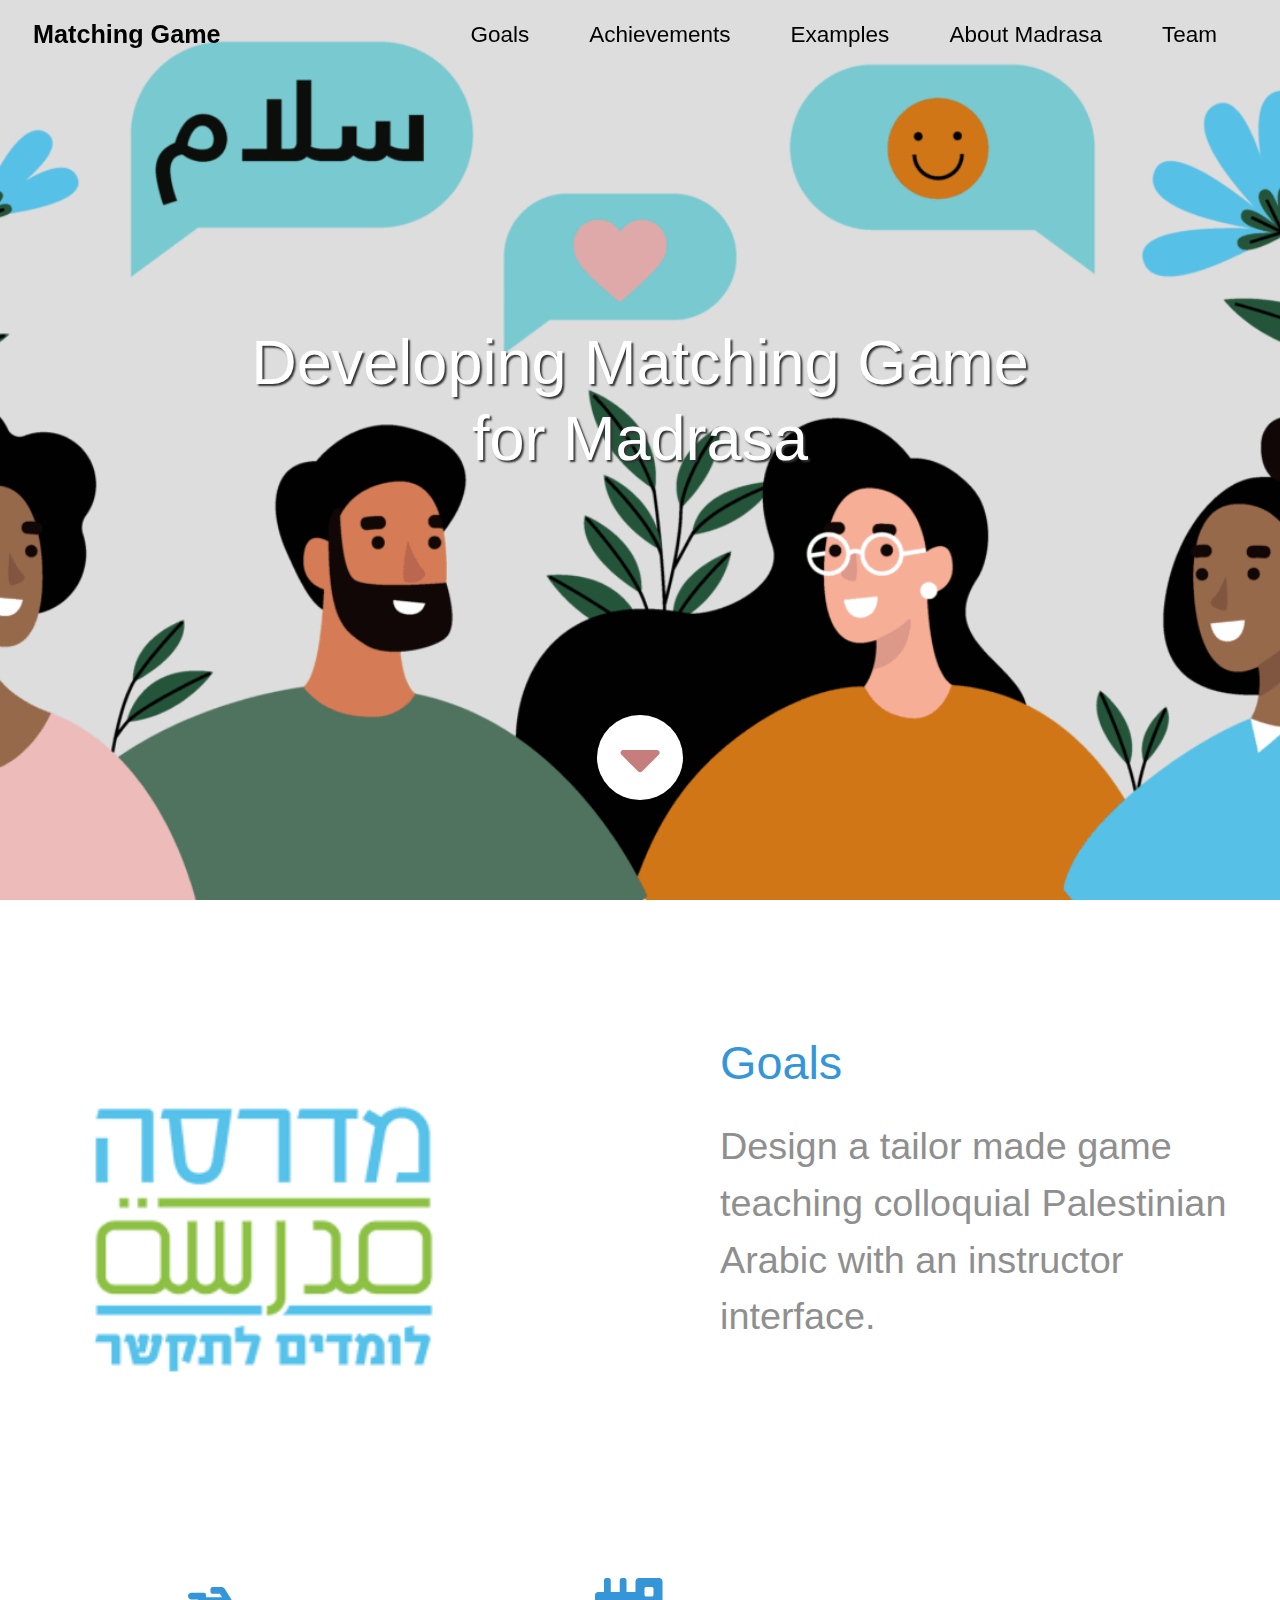
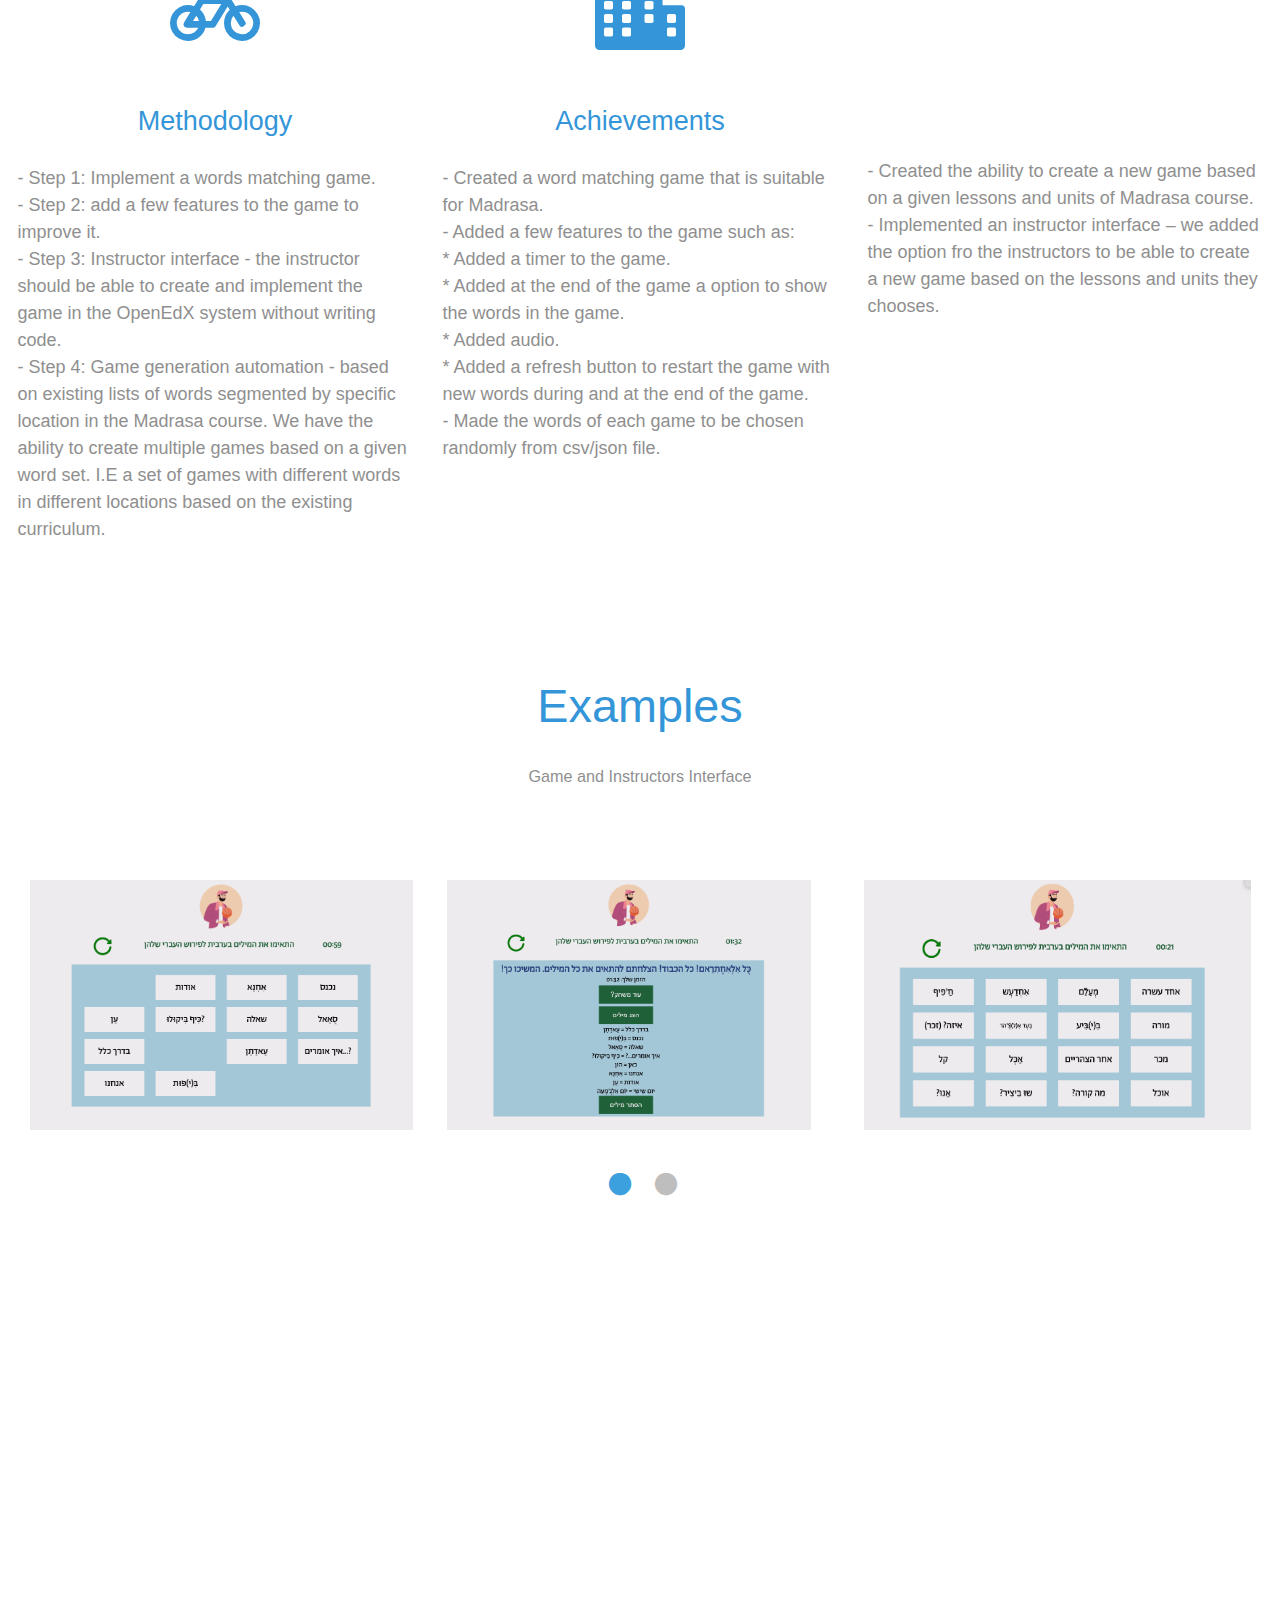
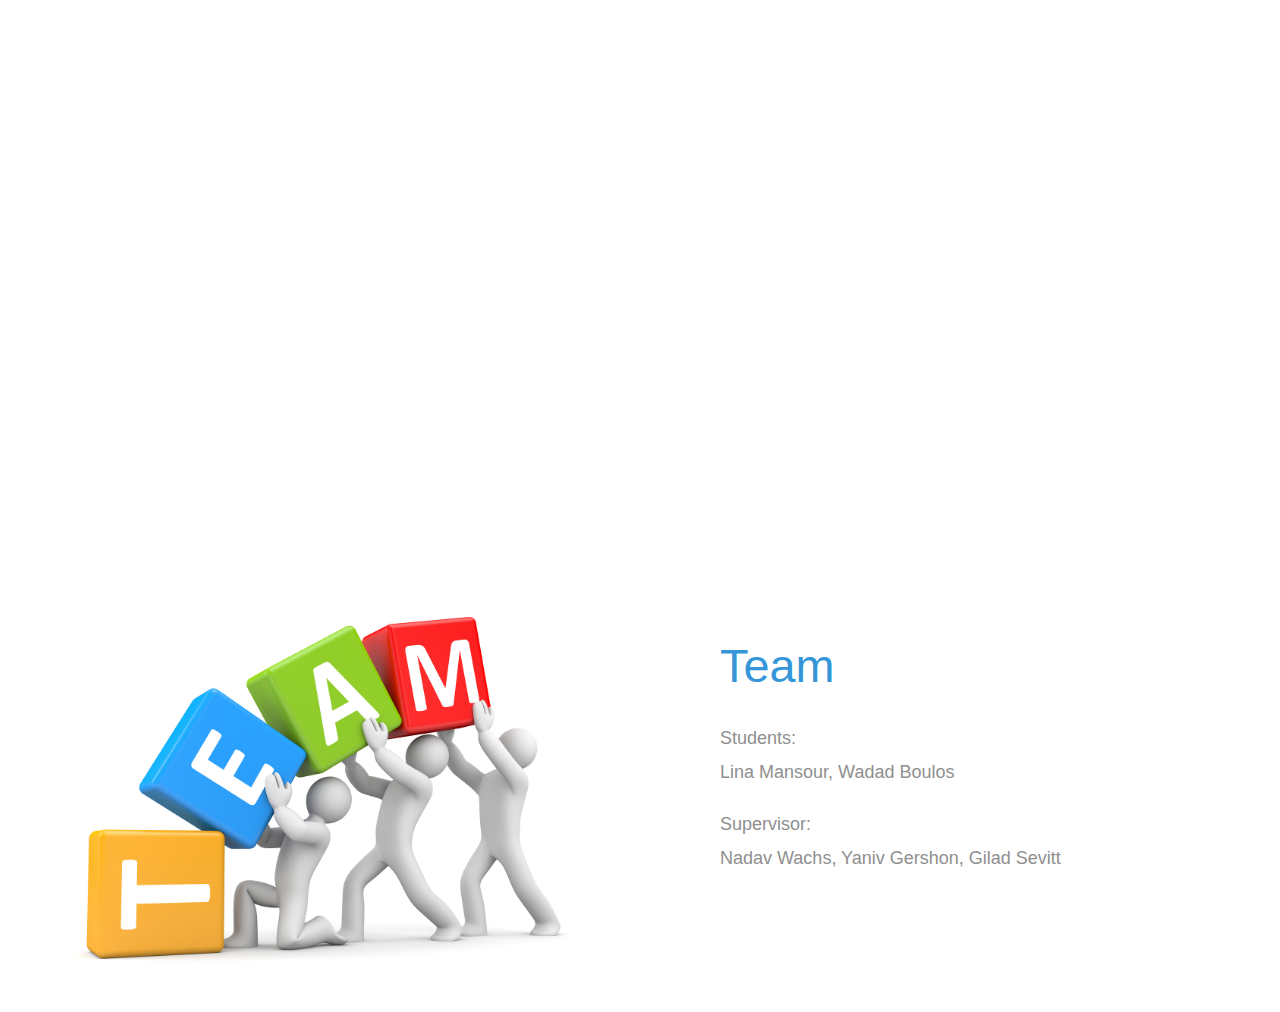
==== about/index.html @ 13b216ac "add about site" ====
<!DOCTYPE html>
<html lang="en">
  <head>
    <meta charset="UTF-8" />
    <meta name="viewport" content="width=device-width, initial-scale=1.0" />
    <meta http-equiv="X-UA-Compatible" content="ie=edge" />
    <title>The Town HTML CSS Template</title>
    <link rel="stylesheet" href="fontawesome-5.5/css/all.min.css" />
    <link rel="stylesheet" href="slick/slick.css">
    <link rel="stylesheet" href="slick/slick-theme.css">
    <link rel="stylesheet" href="magnific-popup/magnific-popup.css">
    <link rel="stylesheet" href="css/bootstrap.min.css" />
    <link rel="stylesheet" href="css/templatemo-style.css" />
    <!--
	The Town
	https://templatemo.com/tm-525-the-town
	-->
  </head>
  <body>    
    <!-- Hero section -->
    <section id="hero" class="text-white tm-font-big tm-parallax">
      <!-- Navigation -->
      <nav class="navbar navbar-expand-md tm-navbar" id="tmNav">              
        <div class="container">   
          <div class="tm-next"><a href="#hero" class="navbar-brand">Matching Game</a></div><button class="navbar-toggler" type="button" data-toggle="collapse" data-target="#navbarSupportedContent" aria-controls="navbarSupportedContent" aria-expanded="false" aria-label="Toggle navigation">
            <i class="fas fa-bars navbar-toggler-icon"></i>
          </button>
          <div class="collapse navbar-collapse" id="navbarSupportedContent">
            <ul class="navbar-nav ml-auto">
              <li class="nav-item">
                  <a class="nav-link tm-nav-link" href="#introduction">Goals</a>
              </li>
			  <li class="nav-item">
                  <a class="nav-link tm-nav-link" href="#Achievements">Achievements</a>
              </li>
              <li class="nav-item">
                <a class="nav-link tm-nav-link" href="#work">Examples</a>
              </li>
              <li class="nav-item">
              <a class="nav-link tm-nav-link" href="#contact">About Madrasa</a></li>
              <li class="nav-item"> <a class="nav-link tm-nav-link" href="#Team">Team</a>          </li>
            </ul>
          </div>        
        </div>
      </nav>
      
      <div class="text-center tm-hero-text-container">
        <div class="tm-hero-text-container-inner">
            <h2 class="tm-hero-title">Developing Matching Game<br>
            for Madrasa</h2>
<!--
            <p class="tm-hero-subtitle">
              Parallax Bootstrap Theme
              <br />by TemplateMo
            </p>
-->
        </div>        
      </div>

      <div class="tm-next tm-intro-next">
        <a href="#introduction" class="text-center tm-down-arrow-link">
          <i class="fas fa-3x fa-caret-down tm-down-arrow"></i>
        </a>
      </div>      
    </section>
    <section id="introduction" class="tm-section-pad-top">
      <div class="container">
        <div class="row">
          <div class="col-lg-6">
            <img src="img/logo-of-madrasa.png" alt="Image" width="490" class="img-fluid tm-intro-img" />
          </div>
          <div class="col-lg-6">
            <div class="tm-intro-text-container">
                <h2 class="tm-text-primary mb-4 tm-section-title">Goals</h2>
                <div style="font-size:2.1em">Design a tailor made game teaching colloquial Palestinian Arabic with an instructor interface.</div>
<p class="mb-4 tm-intro-text">&nbsp;</p>
<!--				<br>-->
<!--
                <div class="tm-next">
                  <a href="#work" class="tm-intro-text tm-btn-primary">Madrasa's Website</a>
                </div>
-->
            </div>
          </div>
        </div>

        <div id="Achievements" class="row tm-section-pad-top">
          <div class="col-lg-4 mt-5 mt-lg-0">
          <i class="fas fa-4x fa-bicycle text-center tm-icon"></i>
          <h4 class="text-center tm-text-primary mb-4">Methodology</h4>
          <div>- Step 1: Implement a words matching game.</div>
          <div>- Step 2: add a few features to the game to improve it.</div>
          <div> - Step 3: Instructor interface - the instructor should be able to create and implement the game in the OpenEdX system without writing code. </div>
          <div>- Step 4: Game generation automation - based on existing lists of words segmented by specific location in the Madrasa course. We have the ability to create multiple games based on a given word set. I.E a set of games with different words in different locations based on the existing curriculum.</div>
        </div>
        <div class="col-lg-4 mt-5 mt-lg-0">
          <i class="fas fa-4x fa-city text-center tm-icon"></i>
          <h4 class="text-center tm-text-primary mb-4">Achievements</h4>
          <div>- Created a word matching game that is suitable for Madrasa.</div>
          <div>- Added a few features to the game such as:</div>
          <div>		* Added a timer to the game.</div>
          <div>		* Added at the end of the game a option to show the words in the game.</div>
          <div>		* Added audio.</div>
          <div>		* Added a refresh button to restart the game with new words during and at the end of the game.</div>
          <div>- Made the words of each game to be chosen randomly from csv/json file.</div>
<p>&nbsp;</p>
			</div>
		<div class="col-lg-4 mt-5 mt-lg-0">
<!--
          <i class="fas fa-4x fa-city text-center tm-icon"></i>
          <h4 class="text-center tm-text-primary mb-4">Fusce sed nisi sagittis</h4>
-->			
		<br><br><br><br><br><br>
          <p>
<div>- Created the ability to create a new game based on a given lessons and units of Madrasa course.</div>
          <div>- Implemented an instructor interface – we added the option fro the instructors to be able to create a new game based on the lessons and units they chooses.</div>
          </p>
        </div>
        </div>
  </div>
    </section>
<!--
  <section id="introduction" class="tm-section-pad-top">
      <div class="container">
        <div class="row">
          <div class="col-lg-6">
            <img src="img/logo-of-madrasa.png" alt="Image" width="490" class="img-fluid tm-intro-img" />
          </div>
          <div class="col-lg-6">
            <div class="tm-intro-text-container">
                <h2 class="tm-text-primary mb-4 tm-section-title">About Madrasa</h2>
                <p class="mb-4 tm-intro-text">
                  Madrasa is a website founded by Gilad Sevitt.
It's goal is to promote better communication between the various sectors of our society.
In this project we are working to develope an app for the website of Madrasa.
              </p>
				<br>
                <div class="tm-next">
                  <a href="#work" class="tm-intro-text tm-btn-primary">Madrasa's Website</a>
                </div>
            </div>
          </div>
        </div>

        <div class="row tm-section-pad-top">
          <div class="col-lg-4">
            <i class="fas fa-4x fa-bus text-center tm-icon"></i>
            <h4 class="text-center tm-text-primary mb-4">Curabitur at elit eu risus</h4>
            <p>
              Sed ultrices sit amet mi eu malesuada. Cras ultricies gravida
              nisi, ac pellentesque nunc tincidunt quis. Aenean at ornare lacus.
              Duis imperdiet lacus justo.
            </p>
          </div>
        
        <div class="col-lg-4 mt-5 mt-lg-0">
          <i class="fas fa-4x fa-bicycle text-center tm-icon"></i>
          <h4 class="text-center tm-text-primary mb-4">Nunc sed metus vel nisi</h4>
          <p>
            Praesent ut finibus leo. Duis et tempus ipsum, id pretium nunc.
            Vivamus imperdiet sem quis orci pharetra convallis. Nunc a tempus
            nisi, sed fringilla purus. In hac habitasse platea.
          </p>
        </div>
        <div class="col-lg-4 mt-5 mt-lg-0">
          <i class="fas fa-4x fa-city text-center tm-icon"></i>
          <h4 class="text-center tm-text-primary mb-4">Fusce sed nisi sagittis</h4>
          <p>
            Donec vestibulum libero nisl. Curabitur ac orci ac lorem blandit
            volutpat. Sed ac sodales nibh, ut porttitor elit. Sed id dui mi.
            Vestibulum ante ipsum primis in faucibus.
          </p>
        </div>
      </div>
    </section>
-->
    <section id="work" class="tm-section-pad-top">
      <div class="container tm-container-gallery">
        <div class="row">
          <div class="text-center col-12">
              <h2 class="tm-text-primary tm-section-title mb-4">Examples</h2>
              <p class="mx-auto tm-work-description">
                Game and Instructors Interface
              </p>
          </div>            
        </div>
        <div class="row">
            <div class="col-12">
                <div class="mx-auto tm-gallery-container">
                    <div class="grid tm-gallery">
                      <a href="img/Screen Shot 2022-01-21 at 22.23.27.png">
                        <figure class="effect-honey tm-gallery-item">
                          <img src="img/Screen Shot 2022-01-21 at 22.23.27.png" alt="Image" class="img-fluid">
                          <figcaption>
                            <h2><i>Middle <span>of</span> Game</i></h2>
                          </figcaption>
                        </figure>
                      </a>
                      <a href="img/Screen Shot 2022-01-21 at 22.24.13.png">
                        <figure class="effect-honey tm-gallery-item">
                          <img src="img/Screen Shot 2022-01-21 at 22.24.13.png" alt="Image" class="img-fluid">
                          <figcaption>
                            <h2><i>End <span>of </span> Game</i></h2>
                          </figcaption>
                        </figure>
                      </a>
                      <a href="img/gallery-img-03.jpg">
                        <figure class="effect-honey tm-gallery-item">
                          <img src="img/Screen Shot 2022-02-10 at 3.11.23.png" alt="Image" class="img-fluid">
                          <figcaption>
                            <h2><i>Beginning <span>of</span> Game</i></h2>
                          </figcaption>
                        </figure>
                      </a>
                      <a href="img/gallery-img-04.jpg">
                        <figure class="effect-honey tm-gallery-item">
                          <img src="img/Screen Shot 2022-02-10 at 3.25.51.png" alt="Image" class="img-fluid">
                          <figcaption>
                            <h2><i>Instructor <span>Tnterface</i></h2>
                          </figcaption>
                        </figure>
                      </a>
<!--
                      <a href="img/gallery-img-05.jpg">
                        <figure class="effect-honey tm-gallery-item">
                          <img src="img/gallery-tn-05.jpg" alt="Image" class="img-fluid">
                          <figcaption>
                            <h2><i>Fifth <span>Honey</span> Now</i></h2>
                          </figcaption>
                        </figure>
                      </a>
                      <a href="img/gallery-img-06.jpg">
                        <figure class="effect-honey tm-gallery-item">
                          <img src="img/gallery-tn-06.jpg" alt="Image" class="img-fluid">
                          <figcaption>
                            <h2><i>Sixth <span>Honey</span> Now</i></h2>
                          </figcaption>
                        </figure>
                      </a>
                      <a href="img/gallery-img-01.jpg">
                        <figure class="effect-honey tm-gallery-item">
                          <img src="img/gallery-tn-01.jpg" alt="Image" class="img-fluid">
                          <figcaption>
                            <h2><i>Dreamy <span>Honey</span> Now</i></h2>
                          </figcaption>
                        </figure>
                      </a>
                      <a href="img/gallery-img-02.jpg">
                        <figure class="effect-honey tm-gallery-item">
                          <img src="img/gallery-tn-02.jpg" alt="Image" class="img-fluid">
                          <figcaption>
                            <h2><i>Eighth <span>Honey</span> Now</i></h2>
                          </figcaption>
                        </figure>
                      </a>
-->
                    </div>
                </div>                
            </div>        
          </div>
      </div>
    </section>

    <!-- Contact -->
    <section id="contact" class="tm-section-pad-top tm-parallax-2">
      <div class="container tm-container-contact">
        <div class="row">
            <div class="col-12">
                <h2 class="mb-4 tm-section-title">About Madrasa</h2>
                <div class="mb-5 tm-underline">
                  <div class="tm-underline-inner"></div>
                </div>
                <p class="mb-5">
                  Madrasa is a social-community-technological enterprise for teaching spoken Arabic for free and for everyone. It is founded by Gilad Sevitt. It's goal is to promote better communication between the various sectors of our society. 
              </p>
            </div>
            
            <div class="col-sm-12 col-md-6 d-flex align-items-center tm-contact-item">
              <a href="https://www.facebook.com/madrasafree/" class="tm-contact-item-link" target="_blank">
                  <i class="fab fa-3x fa-facebook mr-4"></i>
                  <span class="mb-0">Facebook page</span>
              </a>              
            </div>
            <div class="col-sm-12 col-md-6 d-flex align-items-center tm-contact-item">
              <a href="https://madrasafree.com/contact" class="tm-contact-item-link" target="_blank">
                  <i class="fas fa-3x fa-address-book mr-4"></i>
<!--				  <i class="fa-solid fa-address-book"></i>-->
                  <span class="mb-0">Contact Madrasa</span>
              </a>              
            </div>
            <div class="col-sm-12 col-md-6 d-flex align-items-center tm-contact-item">
              <a href="https://madrasafree.com" class="tm-contact-item-link" target="_blank">
                  <i class="fas fa-3x fa-globe mr-4"></i>
                  <span class="mb-0">Madrasa website</span>
              </a>              
            </div>
<!--
            <div class="col-sm-12 col-md-6 d-flex align-items-center tm-contact-item">
              <form action="" method="get">
                <input name="email" type="email" placeholder="Subscribe your email" class="tm-input" required />
                <button type="submit" class="btn tm-btn-submit">Submit</button>
              </form>
            </div>
-->
        </div>
      </div>
      <footer class="text-center small tm-footer">
<!--
          <p class="mb-0">
            Copyright &copy; 2019 Company Name 
            
            - Design: <a rel="nofollow" href="https://templatemo.com" class="tm-footer-link">Template Mo</a>
          </p>
-->
        </footer>
    </section>
    <section id="Team"><br>
		<div class="container">
        <div class="row">
          <div class="col-lg-6"><img src="img/team-img.jpg" alt="Image" class="img-fluid tm-intro-img" /></div>
          <div class="col-lg-6">
            <div class="tm-intro-text-container">
								<br><br><br>
                <h2 class="tm-text-primary mb-4 tm-section-title">Team</h2>
                <p>Students:<br>
                  Lina Mansour, Wadad Boulos<br>
                </p>
                <p>Supervisor:<br>
                  Nadav Wachs, Yaniv Gershon, Gilad Sevitt</p>
<p class="mb-4 tm-intro-text">&nbsp;</p>

            </div>
          </div>
        </div>
		</div>
	</section>
<script src="js/jquery-1.9.1.min.js"></script>     
    <script src="slick/slick.min.js"></script>
    <script src="magnific-popup/jquery.magnific-popup.min.js"></script>
    <script src="js/jquery.singlePageNav.min.js"></script>     
    <script src="js/bootstrap.min.js"></script> 
    <script>
      function getOffSet(){
		  return 0;
        var _offset = 450;
        var windowHeight = window.innerHeight;

        if(windowHeight > 500) {
          _offset = 400;
        } 
        if(windowHeight > 680) {
          _offset = 300
        }
        if(windowHeight > 830) {
          _offset = 210;
        }

        return _offset;
      }

      function setParallaxPosition($doc, multiplier, $object){
        var offset = getOffSet();
        var from_top = $doc.scrollTop(),
          bg_css = 'center ' +(multiplier * from_top - offset) + 'px';
        $object.css({"background-position" : bg_css });
      }

      // Parallax function
      // Adapted based on https://codepen.io/roborich/pen/wpAsm        
      var background_image_parallax = function($object, multiplier, forceSet){
        multiplier = typeof multiplier !== 'undefined' ? multiplier : 0.5;
        multiplier = 1 - multiplier;
        var $doc = $(document);
        // $object.css({"background-attatchment" : "fixed"});

        if(forceSet) {
          setParallaxPosition($doc, multiplier, $object);
        } else {
          $(window).scroll(function(){          
            setParallaxPosition($doc, multiplier, $object);
          });
        }
      };

      var background_image_parallax_2 = function($object, multiplier){
        multiplier = typeof multiplier !== 'undefined' ? multiplier : 0.5;
        multiplier = 1 - multiplier;
        var $doc = $(document);
        $object.css({"background-attachment" : "fixed"});
        $(window).scroll(function(){
          var firstTop = $object.offset().top,
              pos = $(window).scrollTop(),
              yPos = Math.round((multiplier * (firstTop - pos)) - 186);              

          var bg_css = 'center ' + yPos + 'px';

          $object.css({"background-position" : bg_css });
        });
      };
      
      $(function(){
        // Hero Section - Background Parallax
        background_image_parallax($(".tm-parallax"), 0.30, false);
        background_image_parallax_2($("#contact"), 0.80);   
        
        // Handle window resize
        window.addEventListener('resize', function(){
          background_image_parallax($(".tm-parallax"), 0.30, true);
        }, true);

        // Detect window scroll and update navbar
        $(window).scroll(function(e){          
          if($(document).scrollTop() > 120) {
            $('.tm-navbar').addClass("scroll");
          } else {
            $('.tm-navbar').removeClass("scroll");
          }
        });
        
        // Close mobile menu after click 
        $('#tmNav a').on('click', function(){
          $('.navbar-collapse').removeClass('show'); 
        })

        // Scroll to corresponding section with animation
        $('#tmNav').singlePageNav();        
        
        // Add smooth scrolling to all links
        // https://www.w3schools.com/howto/howto_css_smooth_scroll.asp
        $("a").on('click', function(event) {
          if (this.hash !== "") {
            event.preventDefault();
            var hash = this.hash;

            $('html, body').animate({
              scrollTop: $(hash).offset().top
            }, 400, function(){
              window.location.hash = hash;
            });
          } // End if
        });

        // Pop up
        $('.tm-gallery').magnificPopup({
          delegate: 'a',
          type: 'image',
          gallery: { enabled: true }
        });

        // Gallery
        $('.tm-gallery').slick({
          dots: true,
          infinite: false,
          slidesToShow: 3,
          slidesToScroll: 2,
          responsive: [
          {
            breakpoint: 1199,
            settings: {
              slidesToShow: 3,
              slidesToScroll: 2
            }
          },
          {
            breakpoint: 991,
            settings: {
              slidesToShow: 3,
              slidesToScroll: 2
            }
          },
          {
            breakpoint: 767,
            settings: {
              slidesToShow: 2,
              slidesToScroll: 1
            }
          },
          {
            breakpoint: 480,
            settings: {
              slidesToShow: 1,
              slidesToScroll: 1
            }
          }
        ]
        });
      });
    </script>
  </body>
</html>
---- about/css/templatemo-style.css ----
/*

The Town

https://templatemo.com/tm-525-the-town

*/

html {
  font-size: 18px;
}

body {
  color: #8f8f8f;
  margin: 0;
  padding: 0;
  overflow-x: hidden;
}
a {
  transition: all 0.3s ease;
}

a:hover,
a:focus {
  text-decoration: none;
}

a:focus {
  outline: none;
}

.btn {
  padding: 8px 32px;
}

.btn:hover {
  background-color: #ced4da;
}

.tm-section-pad-top {
  padding-top: 135px;
}

.tm-text-primary {
  color: #3496d8;
}

.tm-font-big {
  font-size: 1.25rem;
}

.tm-btn-primary {
  color: white;
  background-color: #3496d8;
  padding: 14px 35px;
  border-radius: 30px;
}

.tm-btn-primary:hover,
.tm-btn-primary:focus {
  color: white;
  background-color: #73c1f6;
}

/* Navbar */

.tm-navbar {
  position: fixed;
  width: 100%;
  z-index: 1000;
  background-color: transparent;
  transition: all 0.3s ease;
}

.tm-navbar.scroll {
  background-color: white;
  border-bottom: 1px solid #e9ecef;
}

.navbar-brand {
  color: black;
  font-size: 1.4rem;
  font-weight: bold;
}

.navbar-brand:hover,
.tm-navbar.scroll .navbar-brand:hover {
  color: #3496d8;
}

.tm-navbar.scroll .navbar-brand {
  color: #8f8f8f;
}

.nav-item {
  list-style: none;
}

.tm-nav-link {
  color: black;
}

.tm-navbar.scroll .tm-nav-link {
  color: #8f8f8f;
}

.tm-navbar.scroll .tm-nav-link:hover,
.tm-navbar.scroll .tm-nav-link.current,
.tm-nav-link:hover {
  color: #3496d8;
}

.navbar-toggler {
  border: 1px solid white;
  padding-left: 10px;
  padding-right: 10px;
}

.navbar-toggler-icon {
  color: white;
  padding-top: 6px;
}

.tm-navbar.scroll .navbar-toggler {
  border: 1px solid #8f8f8f;
}

.tm-navbar.scroll .navbar-toggler-icon {
  color: #8f8f8f;
}

/* Hero */

#hero {
  background-image: url("../img/people.png");
  background-size: cover;
  background-color: #DDD;
  background-repeat: no-repeat;
  height: 100vh;
  min-height: 375px;
  position: relative;
}

@media (min-height: 830px) {
  #hero {
    background-position: center;
  }
}

@media (min-height: 680px) and (max-height: 829px) {
  #hero {
    background-position: center -300px;
  }
}

@media (min-height: 500px) and (max-height: 679px) {
  #hero {
    background-position: center -400px;
  }
}

@media (max-height: 499px) {
  #hero {
    background-position: center -450px;
  }
}

.tm-hero-text-container {
  width: 100%;
  height: 100%;
  display: flex;
  flex-flow: column;
  justify-content: center;
}

.tm-hero-text-container-inner {
  margin-top: -90px;
}

.tm-hero-title {
  font-size: 3.5rem;
  text-shadow: 2px 2px 2px #333;
}

.tm-intro-next {
  position: absolute;
  bottom: 100px;
  left: 0;
  right: 0;
}

@media (max-height: 480px) {
  .tm-hero-text-container-inner {
    margin-top: -40px;
  }

  .tm-intro-next {
    bottom: 20px;
  }
}

.tm-down-arrow-link {
  display: block;
  margin-top: 18%;
}

.tm-down-arrow {
  color: #c57e7d;
  cursor: pointer;
  background: white;
  border-radius: 50%;
  padding: 10px 22px 8px;
  transition: all 0.3s ease;
}

.tm-down-arrow:hover,
.tm-down-arrow:focus {
  color: white;
  background: #3496d8;
}

/* Introduction */

.tm-section-title {
  font-size: 2.6rem;
  font-weight: normal;
}

.tm-intro-text {
  font-size: 1.2rem;
  line-height: 1.4;
}

.tm-icon {
  display: block;
  margin-bottom: 55px;
  color: #3496d8;
}

/* Work */

.tm-work-description {
  max-width: 650px;
  width: 100%;
  font-size: 0.9rem;
}

.tm-gallery-container {
  padding-top: 70px;
  padding-bottom: 120px;
}

.tm-gallery-item {
  margin: 0 15px;
}

.slick-dots {
  bottom: -65px;
}

.slick-dots li {
  margin: 0 13px;
}

.slick-dots li button:hover:before,
.slick-dots li button:focus:before,
.slick-dots li.slick-active button:before {
  opacity: 1;
  color: #3ba0dd;
}

.slick-dots li button:before {
  font-size: 26px;
}

/* Hover Effect */
/* Common style */
.grid figure {
  position: relative;
  float: left;
  overflow: hidden;
  /* margin: 10px 1%;
  min-width: 320px;
	max-width: 480px;
	max-height: 360px;
	width: 48%; */
  background: #3085a3;
  text-align: center;
  cursor: pointer;
}

.grid figure img {
  position: relative;
  display: block;
  height: 100%;
  max-width: 100%;
  opacity: 0.8;
}

.grid figure figcaption {
  padding: 2em;
  color: #fff;
  text-transform: uppercase;
  font-size: 1.25em;
  -webkit-backface-visibility: hidden;
  backface-visibility: hidden;
}

.grid figure figcaption::before,
.grid figure figcaption::after {
  pointer-events: none;
}

.grid figure figcaption,
.grid figure figcaption > a {
  position: absolute;
  top: 0;
  left: 0;
  width: 100%;
  height: 100%;
}

/* Anchor will cover the whole item by default */
/* For some effects it will show as a button */
.grid figure figcaption > a {
  z-index: 1000;
  text-indent: 200%;
  white-space: nowrap;
  font-size: 0;
  opacity: 0;
}

.grid figure h2 {
  word-spacing: -0.15em;
  font-weight: 300;
}

.grid figure h2 span {
  font-weight: 800;
}

.grid figure h2,
.grid figure p {
  margin: 0;
}

.grid figure p {
  letter-spacing: 1px;
  font-size: 68.5%;
}

/*---------------*/
/***** Honey *****/
/*---------------*/

figure.effect-honey {
  background: #4a3753;
/*  max-width: 220px;*/
	height: 250px;
}

figure.effect-honey img {
  opacity: 0.9;
  -webkit-transition: opacity 0.35s;
  transition: opacity 0.35s;
}

figure.effect-honey:hover img {
  opacity: 0.5;
}

figure.effect-honey figcaption::before {
  position: absolute;
  bottom: 0;
  left: 0;
  width: 100%;
  height: 10px;
  background: #3496d8;
  content: "";
  -webkit-transform: translate3d(0, 10px, 0);
  transform: translate3d(0, 10px, 0);
}

figure.effect-honey h2 {
  position: absolute;
  bottom: 0;
  left: 0;
  padding: 1em 1.5em;
  width: 100%;
  text-align: left;
  -webkit-transform: translate3d(0, -30px, 0);
  transform: translate3d(0, -30px, 0);
}

figure.effect-honey h2 i {
  font-style: normal;
  opacity: 0;
  -webkit-transition: opacity 0.35s, -webkit-transform 0.35s;
  transition: opacity 0.35s, transform 0.35s;
  -webkit-transform: translate3d(0, -30px, 0);
  transform: translate3d(0, -30px, 0);
}

figure.effect-honey figcaption::before,
figure.effect-honey h2 {
  -webkit-transition: -webkit-transform 0.35s;
  transition: transform 0.35s;
}

figure.effect-honey:hover figcaption::before,
figure.effect-honey:hover h2,
figure.effect-honey:hover h2 i {
  opacity: 1;
  -webkit-transform: translate3d(0, 0, 0);
  transform: translate3d(0, 0, 0);
}

/* Contact */

#contact {
  color: white;
  background-image: url("../img/asset-v1_madrasa+course1+2018+type@asset+block@beginners.png");
  background-size: cover;
  background-position: center;
  background-repeat: no-repeat;
  min-height: 850px;
  position: relative;
  padding-bottom: 50px;
  padding-top: 160px;
}

.tm-underline {
  border-top: 2px solid white;
  height: 8px;
  width: 100%;
}

.tm-underline-inner {
  width: 25%;
  height: 8px;
  background: white;
}

.tm-contact-item {
  margin-bottom: 75px;
}

.tm-contact-item-link {
  display: flex;
  align-items: center;
}

.tm-contact-item-link i,
.tm-contact-item-link span {
  color: white;
  transition: all 0.3s ease;
}

.tm-contact-item-link:hover i,
.tm-contact-item-link:hover span {
  color: #3496d8;
}

.tm-input {
  padding: 8px 25px;
  border-radius: 3px;
  border: 1px solid white;
  background: transparent;
  color: white;
}

::placeholder {
  /* Chrome, Firefox, Opera, Safari 10.1+ */
  color: white;
  opacity: 1; /* Firefox */
}

:-ms-input-placeholder {
  /* Internet Explorer 10-11 */
  color: white;
}

::-ms-input-placeholder {
  /* Microsoft Edge */
  color: white;
}

.tm-btn-submit {
  margin-left: 20px;
}

.tm-footer {
  position: absolute;
  bottom: 35px;
  left: 0;
  right: 0;
  padding: 0 15px;
}

.tm-footer-link {
  color: white;
}

.tm-footer-link:hover,
.tm-footer-link:focus {
  color: #3496d8;
  text-decoration: none;
}

p {
  line-height: 1.9;
}

@media (min-width: 768px) {
  .tm-intro-text-container {
    padding-left: 65px;
  }

  .navbar-expand-md .navbar-nav .nav-link {
    padding-right: 30px;
    padding-left: 30px;
  }
}

@media (min-width: 1200px) {
  .container {
    max-width: 1275px;
  }

  .tm-container-gallery {
    max-width: 1290px;
  }

  .tm-container-contact {
    max-width: 1063px;
  }
}

@media (max-width: 991px) {
  .tm-intro-text-container {
    padding-left: 15px;
    padding-top: 30px;
    max-width: 600px;
    margin-left: auto;
    margin-right: auto;
  }

  .tm-intro-img {
    display: block;
    margin-left: auto;
    margin-right: auto;
  }

  .tm-btn-submit {
    margin-left: 0;
    margin-top: 20px;
  }
}

@media (max-width: 767px) {
  .tm-btn-submit {
    margin-left: 20px;
    margin-top: 0;
  }

  .navbar-nav {
    max-width: 200px;
    text-align: right;
  }

  .navbar-collapse {
    background-color: rgb(255, 255, 255);
    padding: 10px;
    border-radius: 3px;
  }

  .navbar-collapse .nav-link {
    color: #8f8f8f;
  }
}

@media (max-width: 480px) {
  .tm-gallery-container {
    max-width: 220px;
    margin-left: auto;
    margin-right: auto;
  }

  .slick-dots li {
    margin: 0 8px;
  }

  .tm-gallery-item {
    margin: 0;
  }
}

@media (max-width: 420px) {
  .tm-btn-submit {
    display: block;
    margin-left: 0;
    margin-top: 20px;
  }
}
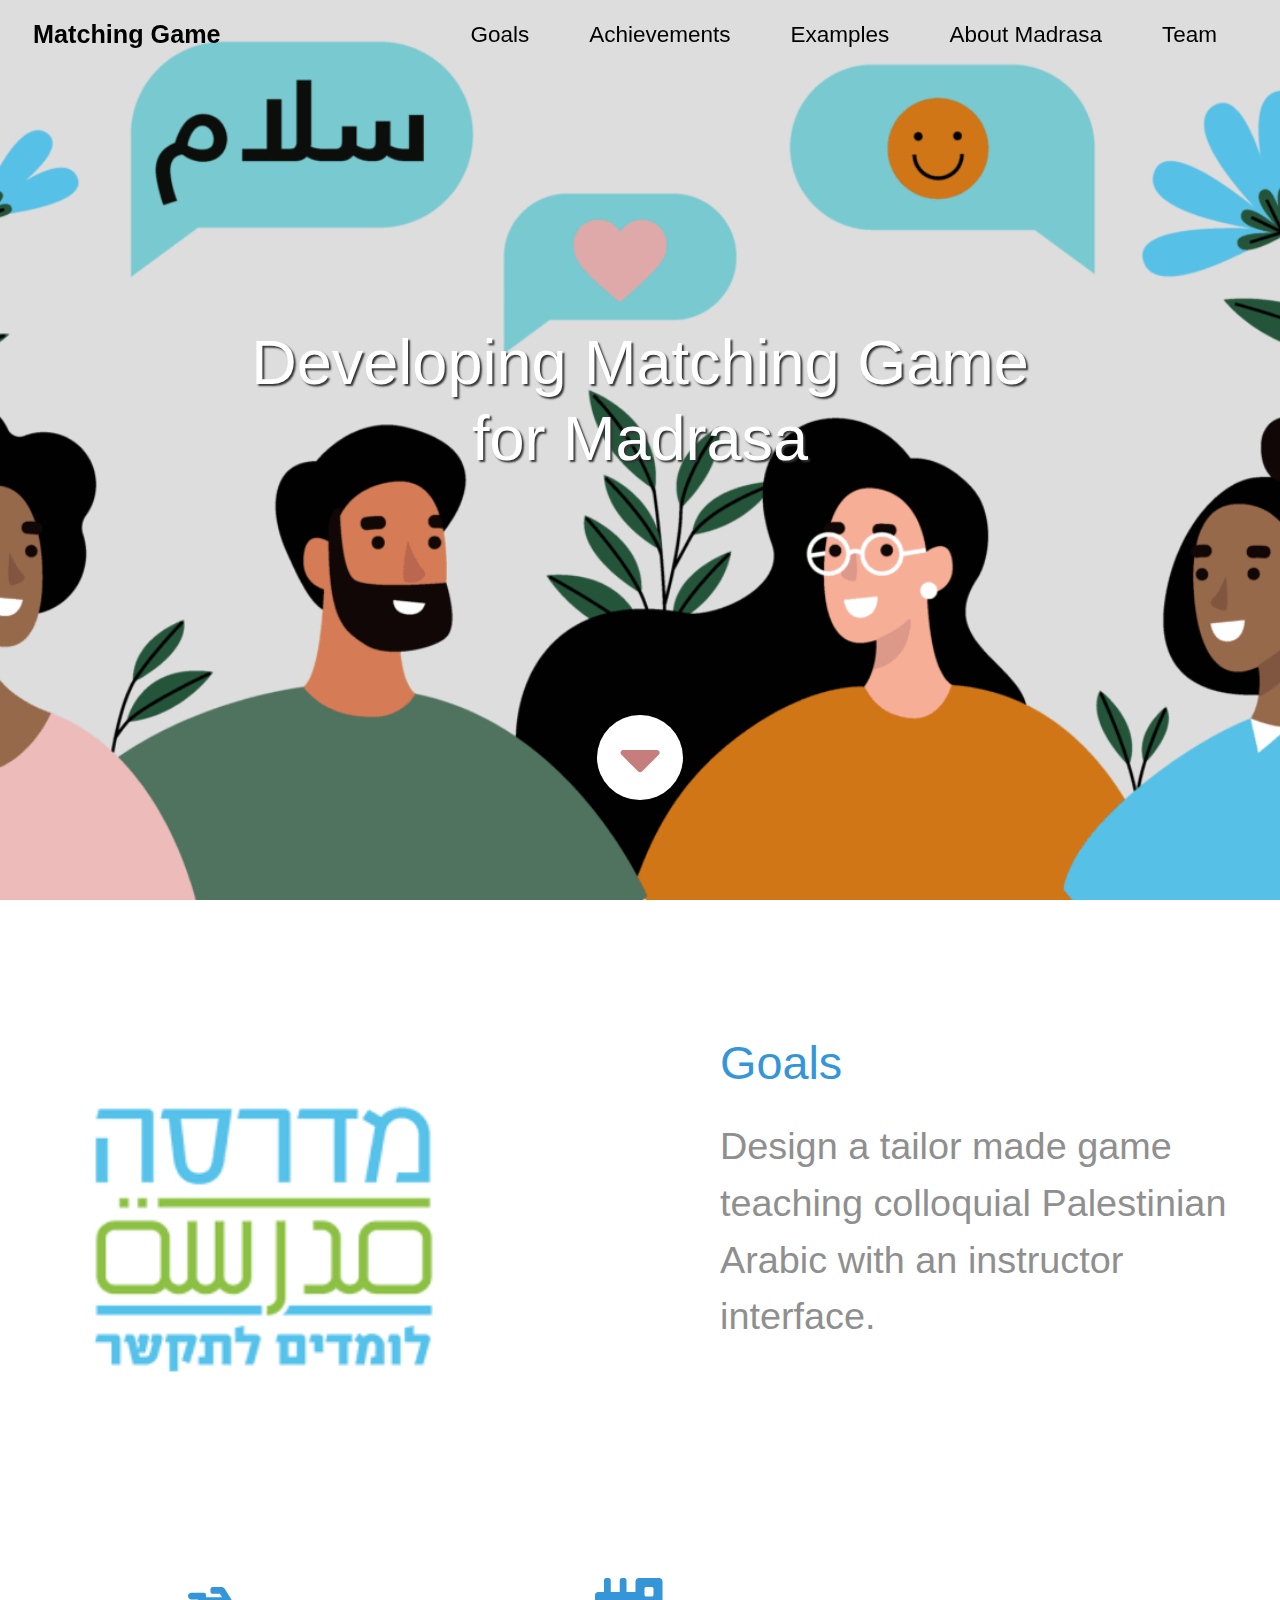
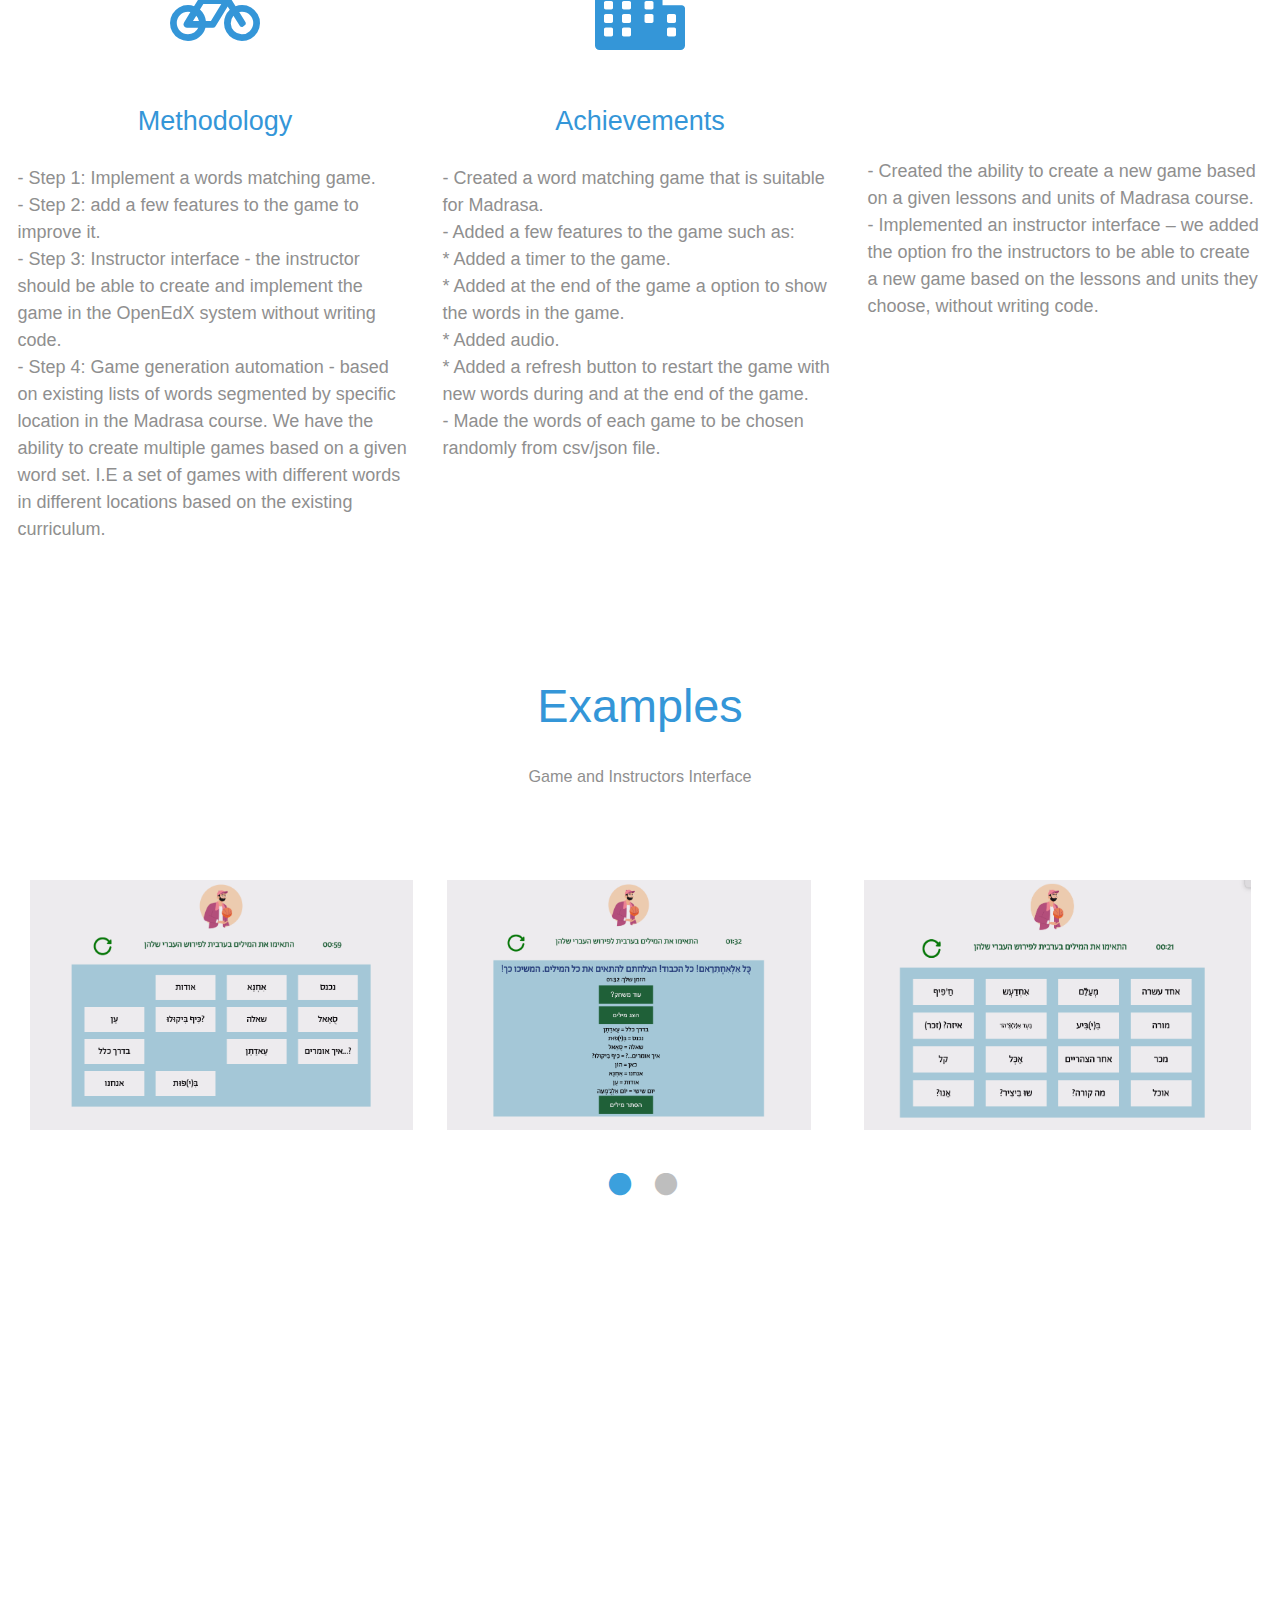
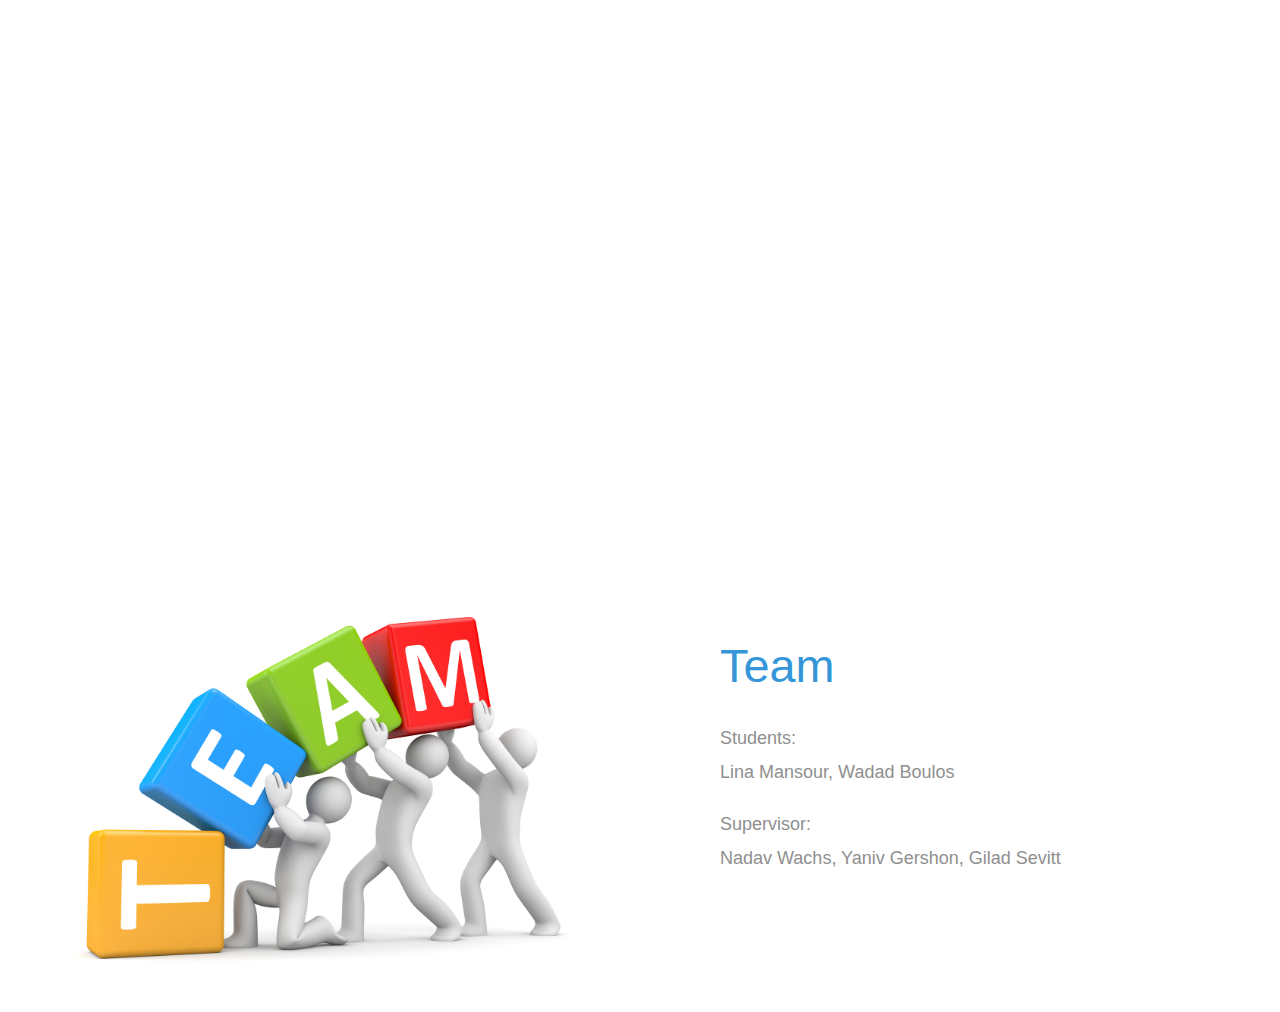
==== commit fd9b2916: "minor content changes in the about site" ====
--- a/about/index.html
+++ b/about/index.html
@@ -113,7 +113,7 @@
 		<br><br><br><br><br><br>
           <p>
 <div>- Created the ability to create a new game based on a given lessons and units of Madrasa course.</div>
-          <div>- Implemented an instructor interface – we added the option fro the instructors to be able to create a new game based on the lessons and units they chooses.</div>
+          <div>- Implemented an instructor interface – we added the option fro the instructors to be able to create a new game based on the lessons and units they choose, without writing code.</div>
           </p>
         </div>
         </div>
@@ -204,7 +204,7 @@
                           </figcaption>
                         </figure>
                       </a>
-                      <a href="img/gallery-img-03.jpg">
+                      <a href="img/Screen Shot 2022-02-10 at 3.11.23.png">
                         <figure class="effect-honey tm-gallery-item">
                           <img src="img/Screen Shot 2022-02-10 at 3.11.23.png" alt="Image" class="img-fluid">
                           <figcaption>
@@ -212,11 +212,11 @@
                           </figcaption>
                         </figure>
                       </a>
-                      <a href="img/gallery-img-04.jpg">
+                      <a href="img/Screen Shot 2022-02-10 at 3.25.51.png">
                         <figure class="effect-honey tm-gallery-item">
                           <img src="img/Screen Shot 2022-02-10 at 3.25.51.png" alt="Image" class="img-fluid">
                           <figcaption>
-                            <h2><i>Instructor <span>Tnterface</i></h2>
+                            <h2><i>Instructor <span>Tnterface</span></i></h2>
                           </figcaption>
                         </figure>
                       </a>
@@ -271,7 +271,7 @@
                   <div class="tm-underline-inner"></div>
                 </div>
                 <p class="mb-5">
-                  Madrasa is a social-community-technological enterprise for teaching spoken Arabic for free and for everyone. It is founded by Gilad Sevitt. It's goal is to promote better communication between the various sectors of our society. 
+                  Madrasa is a social-community-technological enterprise for teaching spoken Arabic for free and for everyone. It was founded by Gilad Sevitt. It's goal is to promote better communication between the various sectors of our society. 
               </p>
             </div>
             
